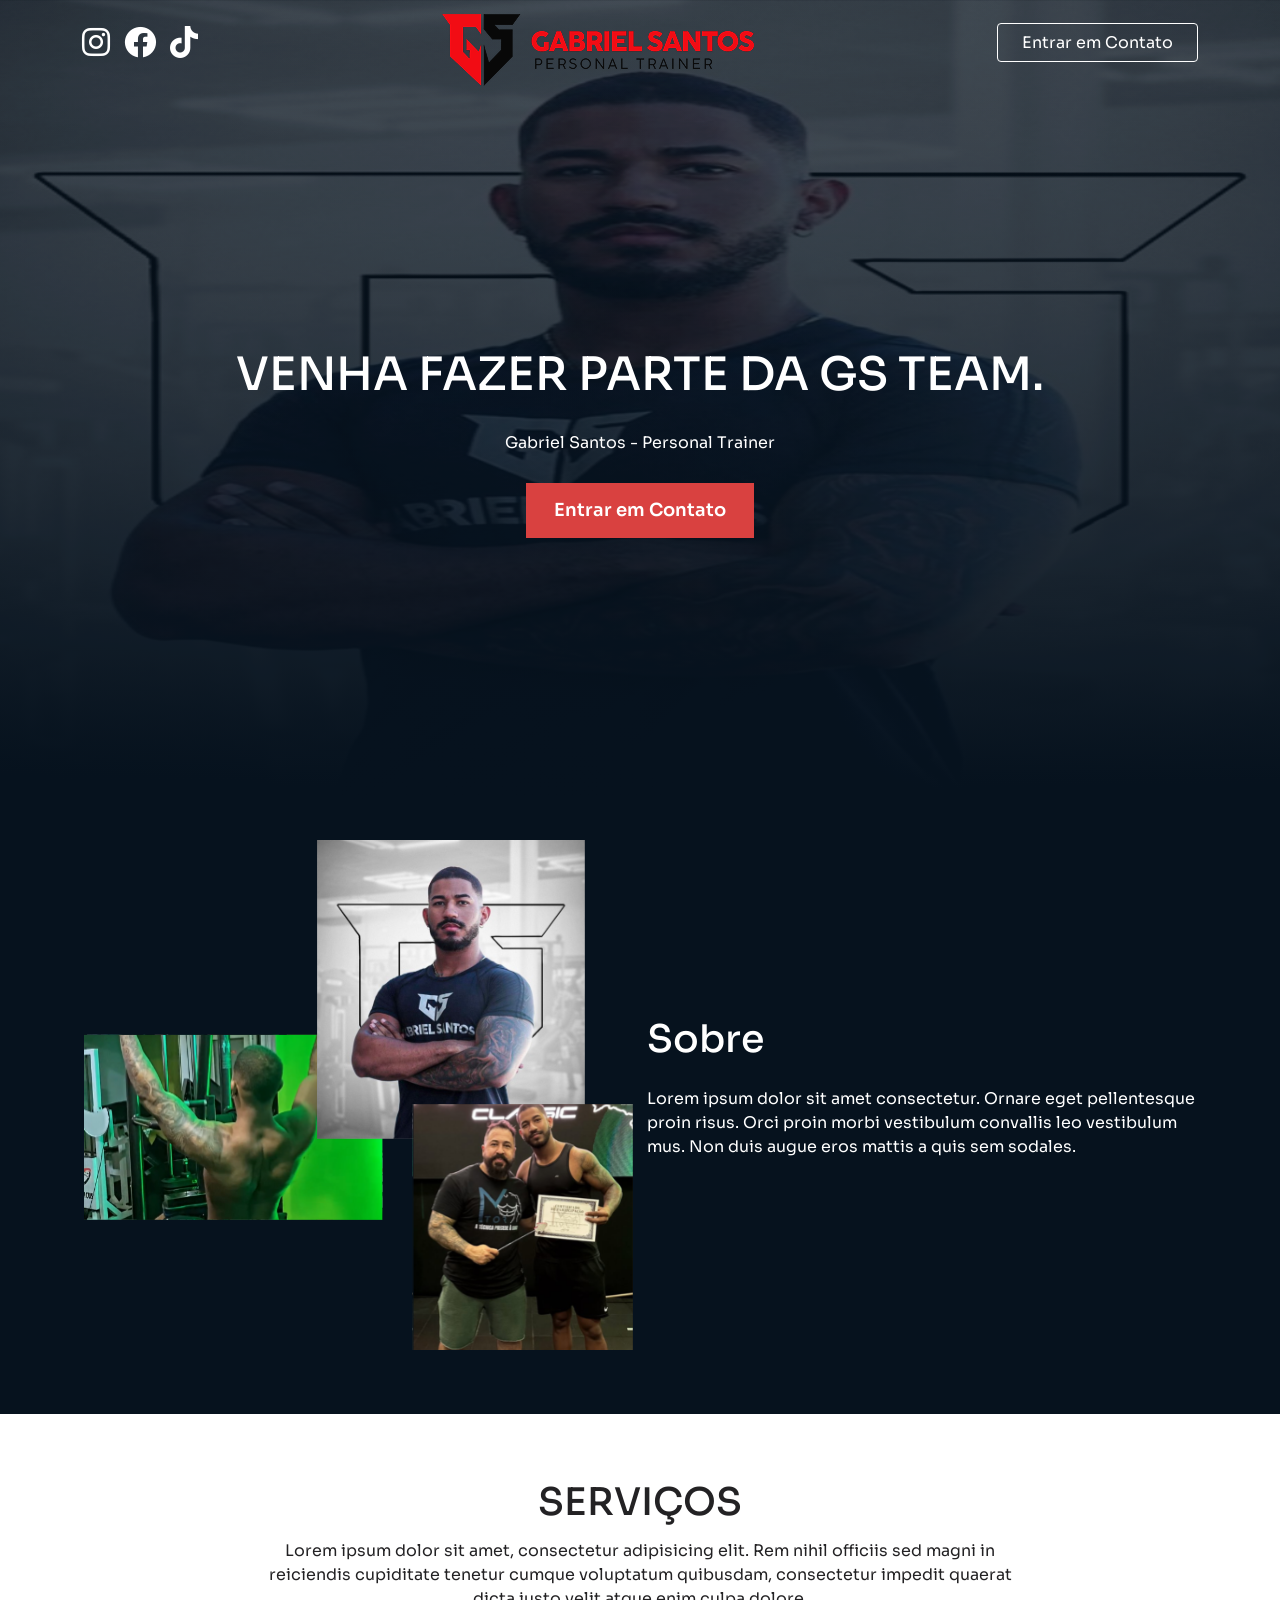
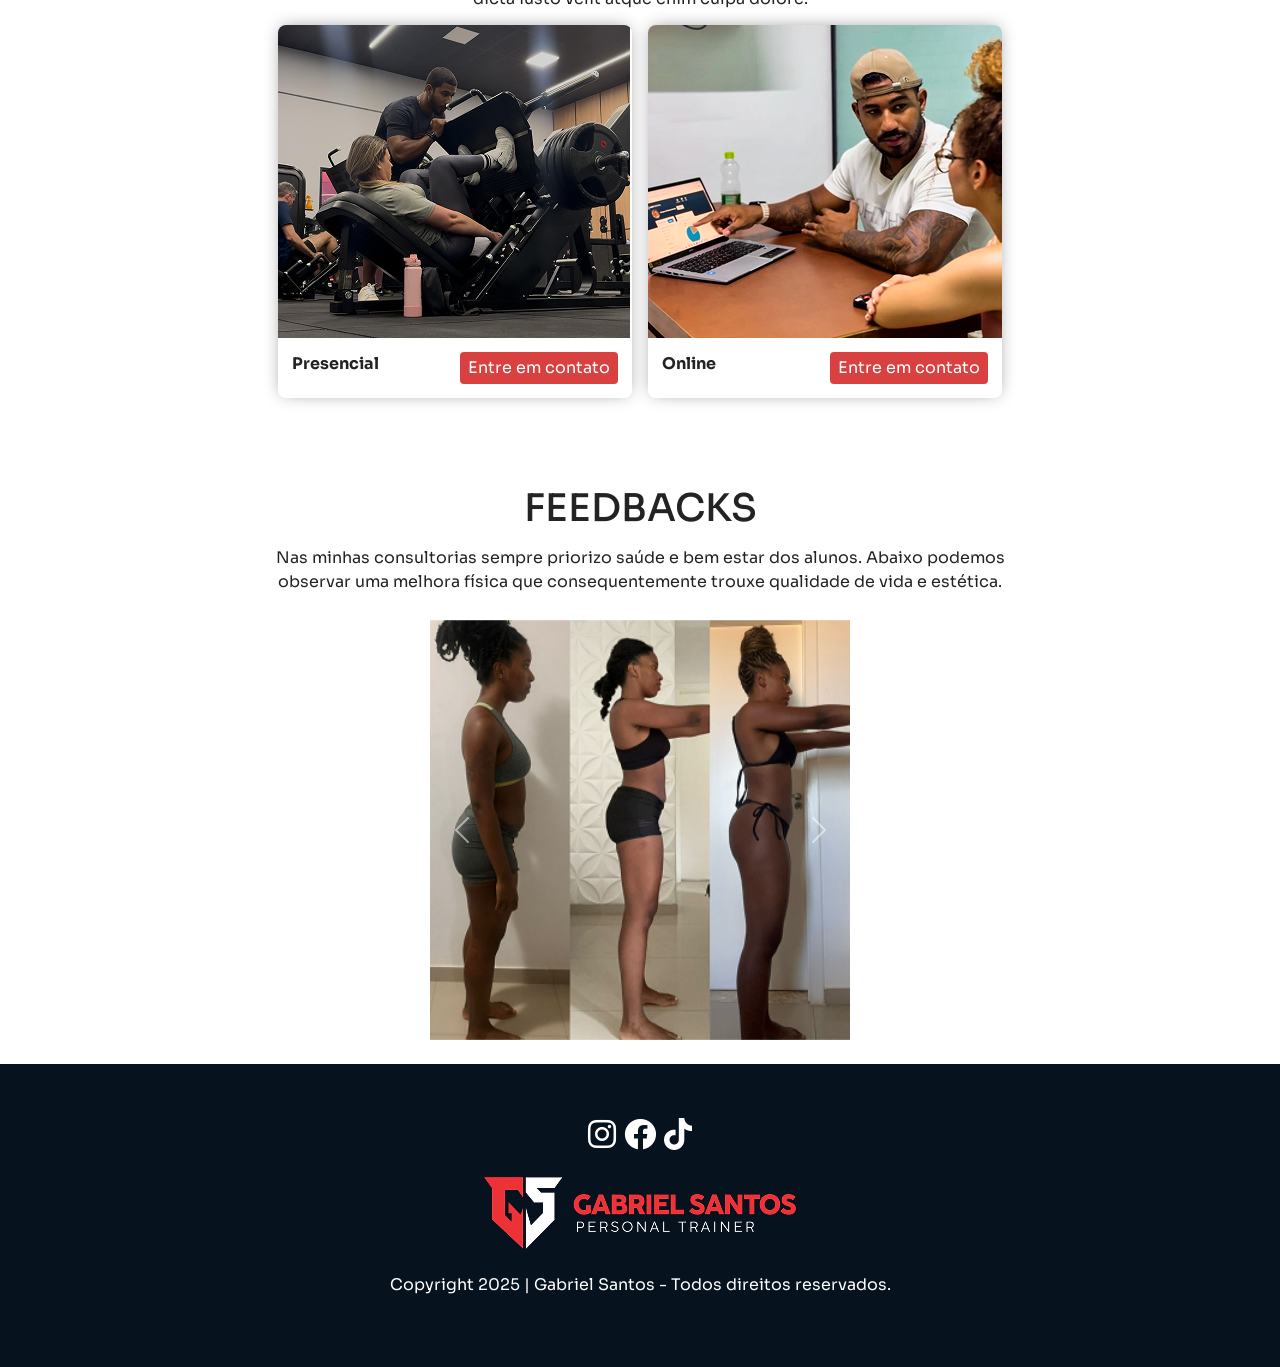
==== index.html @ 87aee2c7 "foto" ====
<!DOCTYPE html>
<html lang="en">

<head>
  <meta charset="UTF-8">
  <meta name="viewport" content="width=device-width, initial-scale=1.0">

  <link href="https://unpkg.com/aos@2.3.1/dist/aos.css" rel="stylesheet" />
  <link rel="preconnect" href="https://fonts.googleapis.com" />
  <link rel="preconnect" href="https://fonts.gstatic.com" crossorigin />
  <link href="https://fonts.googleapis.com/css2?family=Sora:wght@300;400;500;600&display=swap" rel="stylesheet" />

  <link rel="stylesheet" href="https://cdnjs.cloudflare.com/ajax/libs/font-awesome/6.0.0-beta3/css/all.min.css"
    integrity="sha512-Fo3rlrZj/k7ujTnHg4CGR2D7kSs0v4LLanw2qksYuRlEzO+tcaEPQogQ0KaoGN26/zrn20ImR1DfuLWnOo7aBA=="
    crossorigin="anonymous" referrerpolicy="no-referrer" />
  <link href="https://cdn.jsdelivr.net/npm/bootstrap@5.3.8/dist/css/bootstrap.min.css" rel="stylesheet"
    integrity="sha384-sRIl4kxILFvY47J16cr9ZwB07vP4J8+LH7qKQnuqkuIAvNWLzeN8tE5YBujZqJLB" crossorigin="anonymous">

  <link rel="stylesheet" href="style.css" />
  <script src="https://unpkg.com/aos@2.3.1/dist/aos.js"></script>


  <title>Gabriel Santos - Personal Trainer</title>
</head>

<body>
  <!-- HEADER -->
  <div class="bg-home">
    <header>
      <nav class="header-content container">
        <div class="header-icons" data-aos="fade-down">
          <a href="https://www.instagram.com/aandredantas/" target="_blank">
            <i class="fa-brands fa-instagram fa-2x redes-cima"></i>
          </a>
          <a href="#">
            <i class="fa-brands fa-facebook fa-2x redes-cima"></i>
          </a>
          <a href="#">
            <i class="fa-brands fa-tiktok fa-2x redes-cima"></i>
          </a>
        </div>

        <div class="header-logo" data-aos="fade-up" data-aos-delay="300">
          <img data-aos="flip-up" data-aos-delay="300" data-aos-duration="1500"
            src="assets/GABRIEL SANTOS PRINC. HORIZONTAL.png" alt="Logo" />
        </div>

        <div data-aos="fade-down">
          <a class="header-button" href="#">
            Entrar em Contato
          </a>
        </div>

      </nav>

      <main class="hero container" data-aos="fade-up" data-aos-delay="400">
        <h1>VENHA FAZER PARTE DA GS TEAM.</h1>
        <p>Gabriel Santos - Personal Trainer</p>
        <a href="https://api.whatsapp.com/send?phone=5511000000000&text=Quero%20fazer%20um%20agendamento%20hoje!"
          class="button-contact" target="_blank">
          Entrar em Contato
        </a>
      </main>

    </header>

  </div>

  <!-- ABOUT -->
  <section class="about">
    <div class="container about-content">
      <div data-aos="zoom-in" data-aos-delay="100">
        <img src="assets/trio de imgs frente.svg" alt="Imagem sobre a barbearia" />
      </div>

      <div class="about-description" data-aos="zoom-out-left" data-aos-delay="250">
        <h2>Sobre</h2>
        <p>Lorem ipsum dolor sit amet consectetur. Ornare eget pellentesque proin risus. Orci proin morbi vestibulum
          convallis leo vestibulum mus. Non duis augue eros mattis a quis sem sodales.</p>
      </div>

    </div>
  </section>

  <!-- SERVICES -->

  <section class="services">

    <div class="services-content container d-flex flex-column align-items-center">
      <h2>Serviços</h2>
      <p>Lorem ipsum dolor sit amet, consectetur adipisicing elit. Rem nihil officiis sed magni in reiciendis cupiditate
        tenetur cumque voluptatum quibusdam, consectetur impedit quaerat dicta iusto velit atque enim culpa dolore.</p>
    </div>

    <section class="haircuts">

      <div class="haircut" data-aos="fade-up" data-aos-delay="150">
        <img src="assets/aluno.png" alt="Atendimento Presencial" />
        <div class="haircut-info">
          <strong>Presencial</strong>
          <button>
            Entre em contato
          </button>
        </div>
      </div>

      <div class="haircut" data-aos="fade-up" data-aos-delay="250">
        <img src="assets/atendimento-online.png" alt="Atendimento Online" />
        <div class="haircut-info">
          <strong>Online</strong>
          <button>
            Entre em contato
          </button>
        </div>
      </div>

    </section>
    
          <div class="services-content container d-flex flex-column align-items-center">
            <h2>Feedbacks</h2>
            <p>
              Nas minhas consultorias sempre priorizo saúde e bem estar dos alunos. Abaixo podemos observar uma melhora física que consequentemente
              trouxe qualidade de vida e estética.
            </p>
          </div>

    <section class="services">
      <div id="carouselExample" class="carousel slide">
        <div class="carousel-inner">
          <div class="carousel-item active">
            <img src="assets/feedback1.png" class="d-block w-100" alt="...">
          </div>
          <div class="carousel-item">
            <img src="assets/feedback2.png" class="d-block w-100" alt="...">
          </div>
          <div class="carousel-item">
            <img src="assets/feedback3.png" class="d-block w-100" alt="...">
          </div>
          <div class="carousel-item">
            <img src="assets/feedback4.png" class="d-block w-100" alt="...">
          </div>
          <div class="carousel-item">
            <img src="assets/feedback5.png" class="d-block w-100" alt="...">
          </div>
          <div class="carousel-item">
            <img src="assets/feedback6.png" class="d-block w-100" alt="...">
          </div>
          <div class="carousel-item">
            <img src="assets/feedback7.png" class="d-block w-100" alt="...">
          </div>
          <div class="carousel-item">
            <img src="assets/feedback8.png" class="d-block w-100" alt="...">
          </div>
          <div class="carousel-item">
            <img src="assets/feedback9.png" class="d-block w-100" alt="...">
          </div>
          <div class="carousel-item">
            <img src="assets/feedback10.png" class="d-block w-100" alt="...">
          </div>
          <div class="carousel-item">
            <img src="assets/feedback11.png" class="d-block w-100" alt="...">
          </div>
        </div>
        <button class="carousel-control-prev" type="button" data-bs-target="#carouselExample" data-bs-slide="prev">
          <span class="carousel-control-prev-icon" aria-hidden="true"></span>
          <span class="visually-hidden">Previous</span>
        </button>
        <button class="carousel-control-next" type="button" data-bs-target="#carouselExample" data-bs-slide="next">
          <span class="carousel-control-next-icon" aria-hidden="true"></span>
          <span class="visually-hidden">Next</span>
        </button>
      </div>

    </section>

  </section>

  <!-- FOOTER -->



  <footer class="footer">
    <div class="footer-icons">
      <a href="#">
        <i class="fa-brands fa-instagram fa-2x redes-baixo"></i>
      </a>
      <a href="#">
        <i class="fa-brands fa-facebook fa-2x redes-baixo"></i>
      </a>
      <a href="#">
        <i class="fa-brands fa-tiktok fa-2x redes-baixo"></i>
      </a>
    </div>

    <div>
      <img src="assets/GS VERM. BRANCO HOR..png" alt="Logo barbearia" />
    </div>

    <p>Copyright 2025 | Gabriel Santos - Todos direitos reservados.</p>
  </footer>

  <!-- Button Whatsapp -->

  <a href="https://api.whatsapp.com/send?phone=5583981338179&text=Quero%20fazer%20um%20agendamento%20hoje!"
    class="btn-whatsapp" target="_blank" data-aos="zoom-in-up" data-aos-delay="400">
    <img src="assets/whatssapp.svg" alt="Botao whatsapp" />
    <span class="tooltip-text">Agende seu horário</span>
  </a>
  <script src="https://cdn.jsdelivr.net/npm/@popperjs/core@2.11.8/dist/umd/popper.min.js"
    integrity="sha384-I7E8VVD/ismYTF4hNIPjVp/Zjvgyol6VFvRkX/vR+Vc4jQkC+hVqc2pM8ODewa9r"
    crossorigin="anonymous"></script>
  <script src="https://cdn.jsdelivr.net/npm/bootstrap@5.3.8/dist/js/bootstrap.min.js"
    integrity="sha384-G/EV+4j2dNv+tEPo3++6LCgdCROaejBqfUeNjuKAiuXbjrxilcCdDz6ZAVfHWe1Y"
    crossorigin="anonymous"></script>

  <script src="script.js"></script>
</body>

</html>
---- style.css ----
@charset "UTF-8";
* {
  margin: 0;
  padding: 0;
  box-sizing: border-box;
  outline: 0;
}

header {
  width: 100%;
}

.header-content {
  display: flex;
  align-items: center;
  justify-content: space-between;
}

i {
  color: #FFF;
}

.header-icons {
  display: flex;
  gap: 14px;
}

.header-icons a:hover i {
  animation: translateY 0.8s infinite alternate;
  color: #d34040;
}

@keyframes translateY {
  from {
    transform: translateY(0) scale(1);
  }
  to {
    transform: translateY(-8px) scale(1.1);
  }
}
.header-button {
  border: 1px solid #FFF;
  padding: 8px 24px;
  border-radius: 4px;
  color: #FFF;
  background-color: transparent;
  transition: background-color 0.8s;
}

.header-button:hover {
  border: 1px solid #d34040;
  background-color: #d34040;
}

.header-logo {
  display: flex;
  align-items: center;
  justify-content: center;
  margin-top: 14px;
}

@media screen and (max-width: 768px) {
  .header-content {
    width: 100%;
    flex-direction: column;
    align-items: center;
    justify-content: center;
  }
  .header-content i {
    margin-top: 16px;
    font-size: 34px;
  }
  .header-logo img {
    width: 160px;
    margin-top: 46px;
  }
  .header-button {
    display: none;
  }
}
.containers {
  max-width: 1440px;
  margin: 0 auto;
  padding: 0 8px;
}

.bg-home {
  position: relative;
}

.bg-home::before {
  content: "";
  display: block;
  position: absolute;
  background-image: linear-gradient(to bottom, rgba(6, 18, 30, 0.1), #06121e), url("../assets/bg-gabriel.svg");
  left: 0;
  top: 0;
  width: 100%;
  height: 100%;
  z-index: -1;
  background-size: cover;
  background-repeat: no-repeat;
  background-position: 50% 0;
  opacity: 0.9;
}

.hero {
  color: #FFF;
  min-height: 80vh;
  display: flex;
  flex-direction: column;
  align-items: center;
  justify-content: center;
  padding: 14px;
}
.hero h1 {
  text-align: center;
  line-height: 150%;
  max-width: 940px;
  font-size: 46px;
}
.hero p {
  text-align: center;
  margin: 14px 0;
}

.button-contact {
  padding: 14px 28px;
  color: #FFF;
  background-color: #d94140;
  border: 0;
  font-size: 18px;
  font-weight: 600;
  margin: 14px 0;
}

.button-contact:hover {
  animation: scaleButton 0.8s alternate infinite;
}

@keyframes scaleButton {
  from {
    transform: scale(1);
  }
  to {
    transform: scale(1.07);
  }
}
@media screen and (max-width: 768px) {
  .hero {
    min-height: 60vh;
  }
  .hero h1 {
    font-size: 34px;
    padding: 0 14px;
    width: 100%;
  }
  .hero p {
    font-size: 14px;
  }
}
@media screen and (max-width: 480px) {
  .hero h1 {
    font-size: 24px;
  }
}
.about {
  background-color: #06121e;
  overflow: hidden;
  color: #FFF;
}

.about-content {
  display: flex;
  align-items: center;
  justify-content: center;
  gap: 14px;
  padding: 34px 14px 64px 14px;
}
.about-content img {
  max-width: 570px;
}

.about-content div {
  flex: 1;
}

.about-description h2 {
  font-size: 38px;
  margin-bottom: 24px;
}
.about-description p {
  margin-bottom: 14px;
  line-height: 150%;
}

@media screen and (max-width: 768px) {
  .about-content {
    flex-direction: column;
  }
}
.services {
  background-color: #FFF;
  color: #232224;
  display: flex;
  flex-direction: column;
  align-items: center;
  justify-content: center;
  padding: 12px 14px;
}

.services-content h2 {
  text-transform: uppercase;
  text-align: center;
  font-size: 38px;
  margin-bottom: 14px;
  padding-top: 54px;
}

.services-content p {
  line-height: 150%;
  margin-bottom: 14px;
  text-align: center;
  max-width: 780px;
}

.haircuts {
  display: flex;
  justify-content: center;
  align-items: center;
  gap: 16px;
  padding: 0 44px 34px 44px;
}

.haircut {
  flex: 1;
  display: flex;
  flex-direction: column;
  background-color: #FFF;
  border-radius: 8px;
  box-shadow: 0px -1px 17px -4px rgba(0, 0, 0, 0.45);
  overflow: hidden;
}
.haircut img {
  width: 100%;
  max-width: 354px;
  transition: transform 0.2s;
}

.haircut img:hover {
  transform: scale(1.2);
  z-index: 1;
}

.haircut-info {
  width: 100%;
  display: flex;
  justify-content: space-between;
  padding: 14px;
  background-color: #FFF;
  z-index: 99;
}

.haircut-info button {
  color: #FFF;
  background-color: #d94140;
  padding: 4px 8px;
  border-radius: 4px;
  border: 0;
  cursor: default;
}

@media screen and (max-width: 768px) {
  .haircuts {
    flex-direction: column;
  }
  .haircut img {
    max-width: 740px;
  }
}
.footer {
  display: flex;
  flex-direction: column;
  align-items: center;
  justify-content: center;
  padding: 54px 0;
  gap: 24px;
  color: #FFF;
}

.footer-icons {
  display: flex;
  gap: 8px;
  color: #FFF;
}

.btn-whatsapp {
  position: fixed;
  bottom: 14px;
  right: 24px;
  z-index: 99;
}
.btn-whatsapp img {
  max-width: 74px;
  transition: transform 0.4s;
}
.btn-whatsapp img:hover {
  transform: scale(1.1);
}

.btn-whatsapp .tooltip-text {
  visibility: hidden;
  position: absolute;
  width: 120px;
  top: 8px;
  left: -144px;
  padding: 6px;
  border-radius: 8px;
  text-align: center;
  background-color: #232224;
  color: #FFF;
  opacity: 0;
  transition: opacity 0.4s;
}

.btn-whatsapp:hover .tooltip-text {
  visibility: visible;
  opacity: 1;
}

@media screen and (max-width: 768px) {
  .btn-whatsapp img {
    max-width: 64px;
  }
}
.slider {
  width: 100%;
  max-width: 980px;
  height: 500px;
  margin: 40px auto;
  position: relative;
  overflow: hidden;
  border-radius: 12px;
  box-shadow: 0 6px 18px rgba(0, 0, 0, 0.18);
  background: transparent;
}
.slider input[type=radio] {
  display: none;
}
.slider .slides {
  display: flex;
  width: calc(100% * 11);
  height: 100%;
  transition: transform 0.8s ease-in-out;
  will-change: transform;
}
.slider .slide {
  width: calc(100% / 11);
  flex-shrink: 0;
  display: block;
}
.slider .slide img {
  display: block;
  width: 100%;
  height: 100%;
  -o-object-fit: cover;
     object-fit: cover;
}
.slider .manual-navigation {
  position: absolute;
  bottom: 14px;
  left: 0;
  right: 0;
  display: flex;
  justify-content: center;
  gap: 8px;
  z-index: 10;
}
.slider .manual-navigation .manual-btn {
  width: 12px;
  height: 12px;
  border-radius: 50%;
  border: 2px solid rgba(255, 255, 255, 0.85);
  background: rgba(255, 255, 255, 0.35);
  cursor: pointer;
  transition: transform 0.22s ease, background 0.22s ease;
}
.slider .navigation-auto {
  position: absolute;
  bottom: 46px;
  left: 0;
  right: 0;
  display: flex;
  justify-content: center;
  gap: 8px;
  z-index: 8;
}
.slider .navigation-auto div {
  width: 8px;
  height: 8px;
  border-radius: 50%;
  border: 1px solid rgba(255, 255, 255, 0.75);
  background: rgba(255, 255, 255, 0.25);
  transition: background 0.2s ease, transform 0.2s ease;
}

/* Gera as transformações corretas: cada passo move 1 slide.
   translateX(calc(- (index-1) * (100% / slider-count) ))) */
#radio1:checked ~ .slides {
  transform: translateX(calc(-0 * 100% / 11));
}

#radio1:checked ~ .manual-navigation .manual-btn:nth-child(1) {
  background: #090d11;
  transform: scale(1.15);
}

#radio1:checked ~ .navigation-auto div:nth-child(1) {
  background: #090d11;
  transform: scale(1.1);
}

#radio2:checked ~ .slides {
  transform: translateX(calc(-1 * 100% / 11));
}

#radio2:checked ~ .manual-navigation .manual-btn:nth-child(2) {
  background: #090d11;
  transform: scale(1.15);
}

#radio2:checked ~ .navigation-auto div:nth-child(2) {
  background: #090d11;
  transform: scale(1.1);
}

#radio3:checked ~ .slides {
  transform: translateX(calc(-2 * 100% / 11));
}

#radio3:checked ~ .manual-navigation .manual-btn:nth-child(3) {
  background: #090d11;
  transform: scale(1.15);
}

#radio3:checked ~ .navigation-auto div:nth-child(3) {
  background: #090d11;
  transform: scale(1.1);
}

#radio4:checked ~ .slides {
  transform: translateX(calc(-3 * 100% / 11));
}

#radio4:checked ~ .manual-navigation .manual-btn:nth-child(4) {
  background: #090d11;
  transform: scale(1.15);
}

#radio4:checked ~ .navigation-auto div:nth-child(4) {
  background: #090d11;
  transform: scale(1.1);
}

#radio5:checked ~ .slides {
  transform: translateX(calc(-4 * 100% / 11));
}

#radio5:checked ~ .manual-navigation .manual-btn:nth-child(5) {
  background: #090d11;
  transform: scale(1.15);
}

#radio5:checked ~ .navigation-auto div:nth-child(5) {
  background: #090d11;
  transform: scale(1.1);
}

#radio6:checked ~ .slides {
  transform: translateX(calc(-5 * 100% / 11));
}

#radio6:checked ~ .manual-navigation .manual-btn:nth-child(6) {
  background: #090d11;
  transform: scale(1.15);
}

#radio6:checked ~ .navigation-auto div:nth-child(6) {
  background: #090d11;
  transform: scale(1.1);
}

#radio7:checked ~ .slides {
  transform: translateX(calc(-6 * 100% / 11));
}

#radio7:checked ~ .manual-navigation .manual-btn:nth-child(7) {
  background: #090d11;
  transform: scale(1.15);
}

#radio7:checked ~ .navigation-auto div:nth-child(7) {
  background: #090d11;
  transform: scale(1.1);
}

#radio8:checked ~ .slides {
  transform: translateX(calc(-7 * 100% / 11));
}

#radio8:checked ~ .manual-navigation .manual-btn:nth-child(8) {
  background: #090d11;
  transform: scale(1.15);
}

#radio8:checked ~ .navigation-auto div:nth-child(8) {
  background: #090d11;
  transform: scale(1.1);
}

#radio9:checked ~ .slides {
  transform: translateX(calc(-8 * 100% / 11));
}

#radio9:checked ~ .manual-navigation .manual-btn:nth-child(9) {
  background: #090d11;
  transform: scale(1.15);
}

#radio9:checked ~ .navigation-auto div:nth-child(9) {
  background: #090d11;
  transform: scale(1.1);
}

#radio10:checked ~ .slides {
  transform: translateX(calc(-9 * 100% / 11));
}

#radio10:checked ~ .manual-navigation .manual-btn:nth-child(10) {
  background: #090d11;
  transform: scale(1.15);
}

#radio10:checked ~ .navigation-auto div:nth-child(10) {
  background: #090d11;
  transform: scale(1.1);
}

#radio11:checked ~ .slides {
  transform: translateX(calc(-10 * 100% / 11));
}

#radio11:checked ~ .manual-navigation .manual-btn:nth-child(11) {
  background: #090d11;
  transform: scale(1.15);
}

#radio11:checked ~ .navigation-auto div:nth-child(11) {
  background: #090d11;
  transform: scale(1.1);
}

/* Responsividade */
@media (max-width: 768px) {
  .slider {
    height: 320px;
  }
}
@media (max-width: 480px) {
  .slider {
    height: 220px;
  }
  .slider .manual-navigation {
    gap: 6px;
  }
  .slider .manual-navigation .manual-btn {
    width: 10px;
    height: 10px;
  }
  .slider .navigation-auto {
    bottom: 38px;
  }
}
body {
  font-family: "Sora", sans-serif;
  width: 100%;
  height: 100vh;
  position: relative;
  background-color: #06121e;
}

button {
  font-family: "Sora", sans-serif;
  cursor: pointer;
}

svg {
  width: 100%;
}

img {
  width: 100%;
}

a {
  cursor: pointer;
  text-decoration: none;
}

#carouselExample .carousel-item {
  height: 420px;
}

@media (max-width: 576px) {
  #carouselExample .carousel-item {
    height: 60vw;
  }
}
#carouselExample .carousel-item img {
  width: 100%;
  height: 100%;
  -o-object-fit: contain;
     object-fit: contain;
}/*# sourceMappingURL=style.css.map */
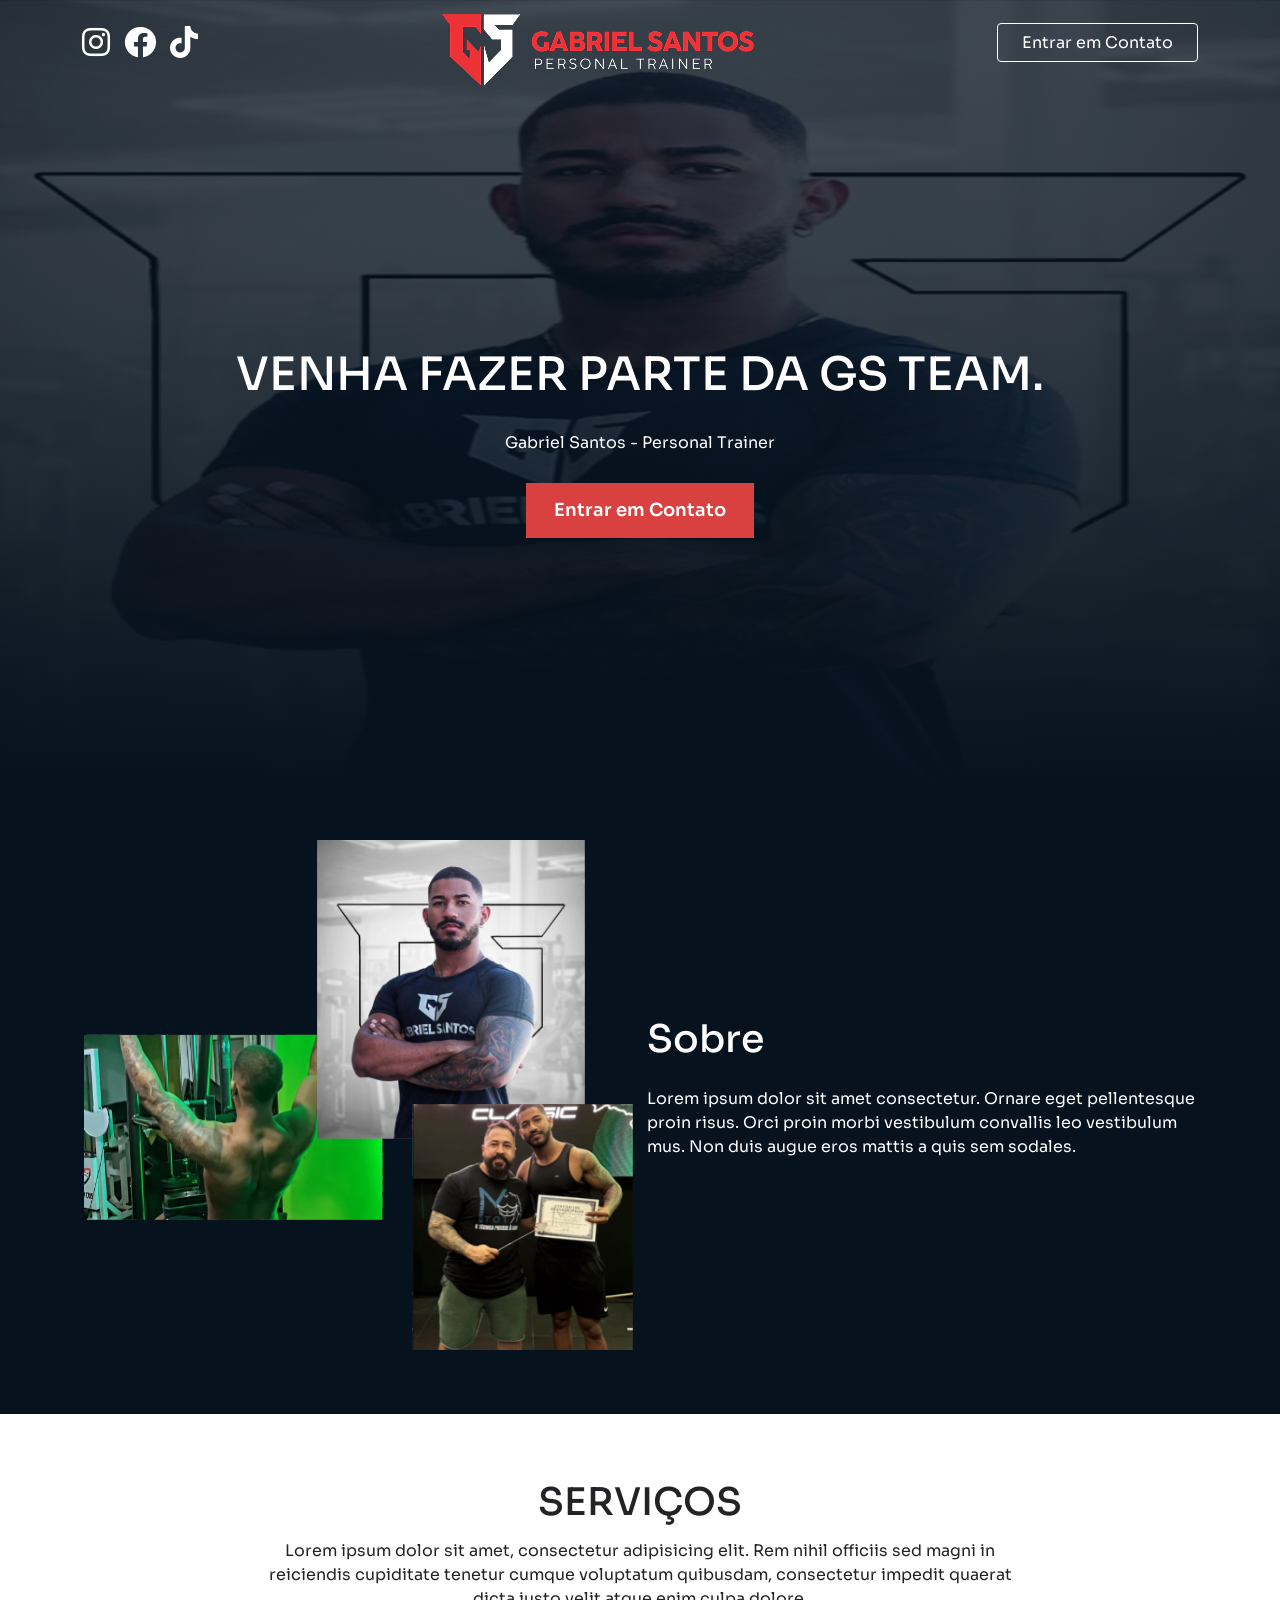
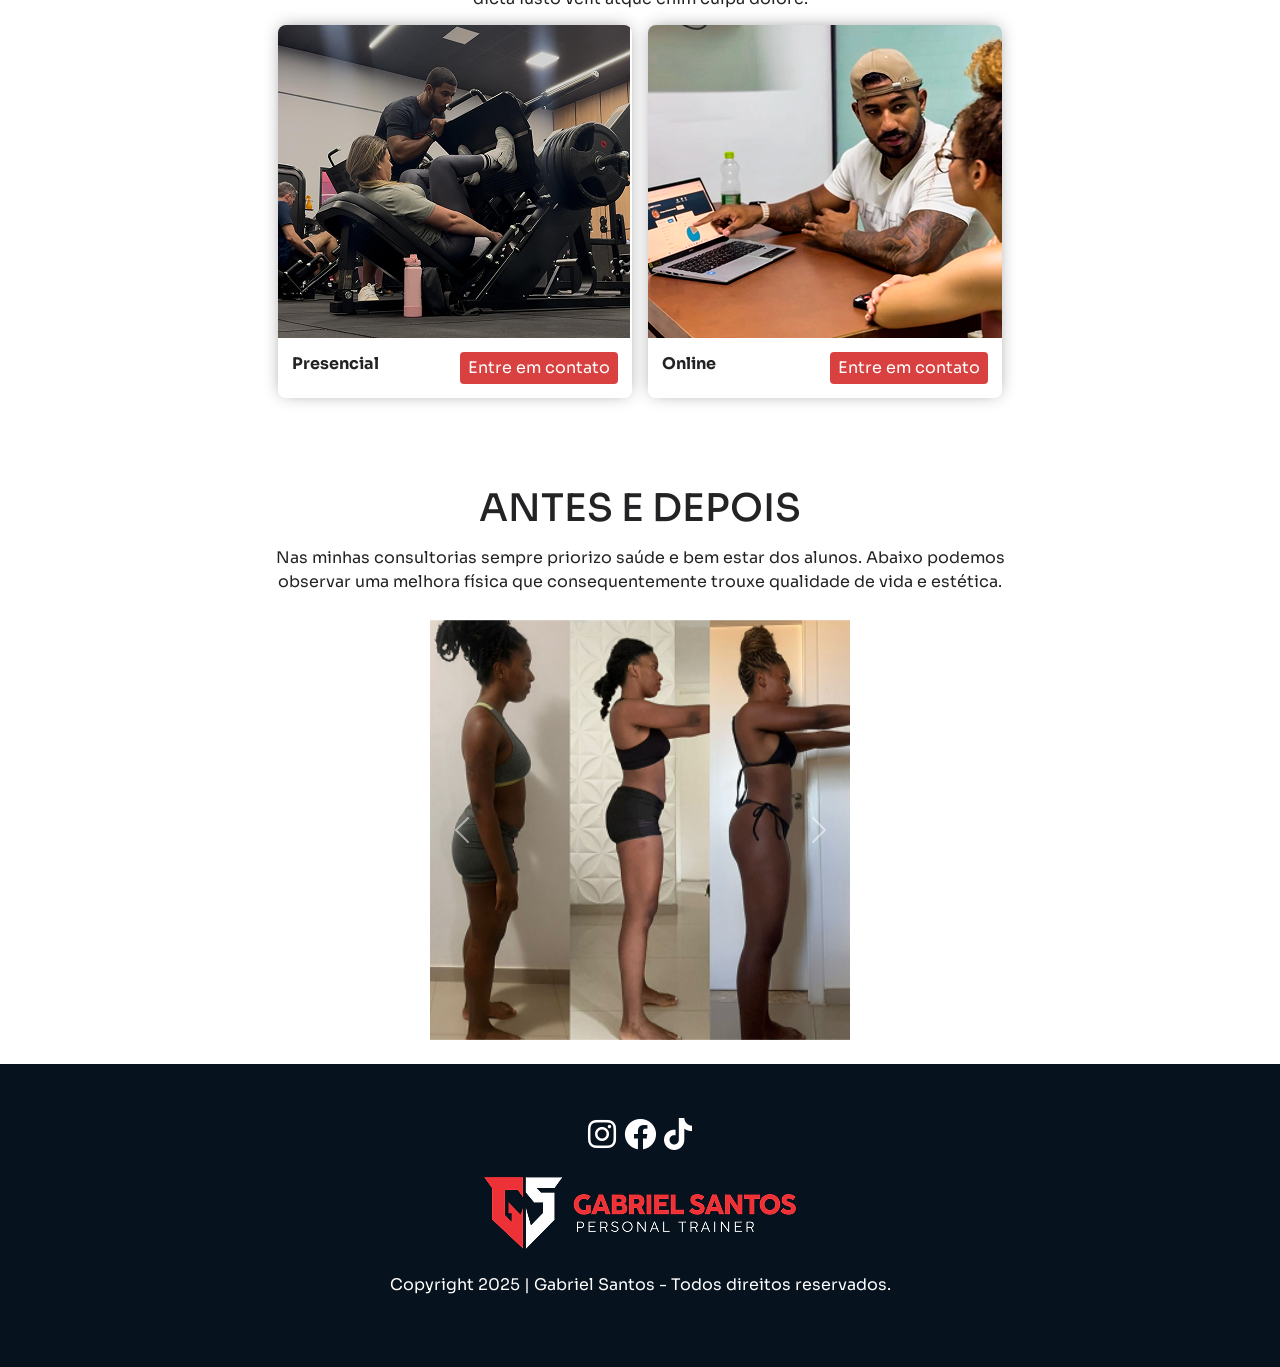
==== commit 46fd178a: "ajuste nos links e na logo" ====
--- a/index.html
+++ b/index.html
@@ -29,24 +29,24 @@
     <header>
       <nav class="header-content container">
         <div class="header-icons" data-aos="fade-down">
-          <a href="https://www.instagram.com/aandredantas/" target="_blank">
+          <a href="https://www.instagram.com/gabrielsantosef/" target="_blank">
             <i class="fa-brands fa-instagram fa-2x redes-cima"></i>
           </a>
           <a href="#">
             <i class="fa-brands fa-facebook fa-2x redes-cima"></i>
           </a>
-          <a href="#">
+          <a href="https://www.tiktok.com/@gabrielsantosef?_t=ZM-90OKkx83S12&_r=1" target="_blank">
             <i class="fa-brands fa-tiktok fa-2x redes-cima"></i>
           </a>
         </div>
 
         <div class="header-logo" data-aos="fade-up" data-aos-delay="300">
           <img data-aos="flip-up" data-aos-delay="300" data-aos-duration="1500"
-            src="assets/GABRIEL SANTOS PRINC. HORIZONTAL.png" alt="Logo" />
+            src="assets/GS VERM. BRANCO HOR..png" alt="Logo" />
         </div>
 
         <div data-aos="fade-down">
-          <a class="header-button" href="#">
+          <a target="_blank" class="header-button" href="https://api.whatsapp.com/send?phone=5583981338179&text=Quero%20fazer%20um%20agendamento%20hoje!">
             Entrar em Contato
           </a>
         </div>
@@ -56,7 +56,7 @@
       <main class="hero container" data-aos="fade-up" data-aos-delay="400">
         <h1>VENHA FAZER PARTE DA GS TEAM.</h1>
         <p>Gabriel Santos - Personal Trainer</p>
-        <a href="https://api.whatsapp.com/send?phone=5511000000000&text=Quero%20fazer%20um%20agendamento%20hoje!"
+        <a target="_blank" href="https://api.whatsapp.com/send?phone=5583981338179&text=Quero%20fazer%20um%20agendamento%20hoje!"
           class="button-contact" target="_blank">
           Entrar em Contato
         </a>
@@ -115,17 +115,17 @@
       </div>
 
     </section>
-    
-          <div class="services-content container d-flex flex-column align-items-center">
-            <h2>Feedbacks</h2>
-            <p>
-              Nas minhas consultorias sempre priorizo saúde e bem estar dos alunos. Abaixo podemos observar uma melhora física que consequentemente
-              trouxe qualidade de vida e estética.
-            </p>
-          </div>
-
+
+    <div class="services-content container d-flex flex-column align-items-center">
+      <h2>Antes e Depois</h2>
+      <p>
+        Nas minhas consultorias sempre priorizo saúde e bem estar dos alunos. Abaixo podemos observar uma melhora física
+        que consequentemente
+        trouxe qualidade de vida e estética.
+      </p>
+    </div>
     <section class="services">
-      <div id="carouselExample" class="carousel slide">
+      <div id="carouselExample" class="carousel slide" data-bs-ride="carousel" data-bs-interval="3000">
         <div class="carousel-inner">
           <div class="carousel-item active">
             <img src="assets/feedback1.png" class="d-block w-100" alt="...">
@@ -161,17 +161,18 @@
             <img src="assets/feedback11.png" class="d-block w-100" alt="...">
           </div>
         </div>
+
         <button class="carousel-control-prev" type="button" data-bs-target="#carouselExample" data-bs-slide="prev">
           <span class="carousel-control-prev-icon" aria-hidden="true"></span>
-          <span class="visually-hidden">Previous</span>
+          <span class="visually-hidden">Anterior</span>
         </button>
         <button class="carousel-control-next" type="button" data-bs-target="#carouselExample" data-bs-slide="next">
           <span class="carousel-control-next-icon" aria-hidden="true"></span>
-          <span class="visually-hidden">Next</span>
+          <span class="visually-hidden">Próximo</span>
         </button>
       </div>
-
     </section>
+
 
   </section>
 
@@ -181,13 +182,13 @@
 
   <footer class="footer">
     <div class="footer-icons">
-      <a href="#">
+      <a href="https://www.instagram.com/gabrielsantosef/" target="_blank">
         <i class="fa-brands fa-instagram fa-2x redes-baixo"></i>
       </a>
       <a href="#">
         <i class="fa-brands fa-facebook fa-2x redes-baixo"></i>
       </a>
-      <a href="#">
+      <a href="https://www.tiktok.com/@gabrielsantosef?_t=ZM-90OKkx83S12&_r=1" target="_blank">
         <i class="fa-brands fa-tiktok fa-2x redes-baixo"></i>
       </a>
     </div>
--- a/style.css
+++ b/style.css
@@ -92,7 +92,7 @@
   content: "";
   display: block;
   position: absolute;
-  background-image: linear-gradient(to bottom, rgba(6, 18, 30, 0.1), #06121e), url("../assets/bg-gabriel.svg");
+  background-image: linear-gradient(to bottom, rgba(6, 18, 30, 0.1), #06121e), url("./assets/bg-gabriel.svg");
   left: 0;
   top: 0;
   width: 100%;
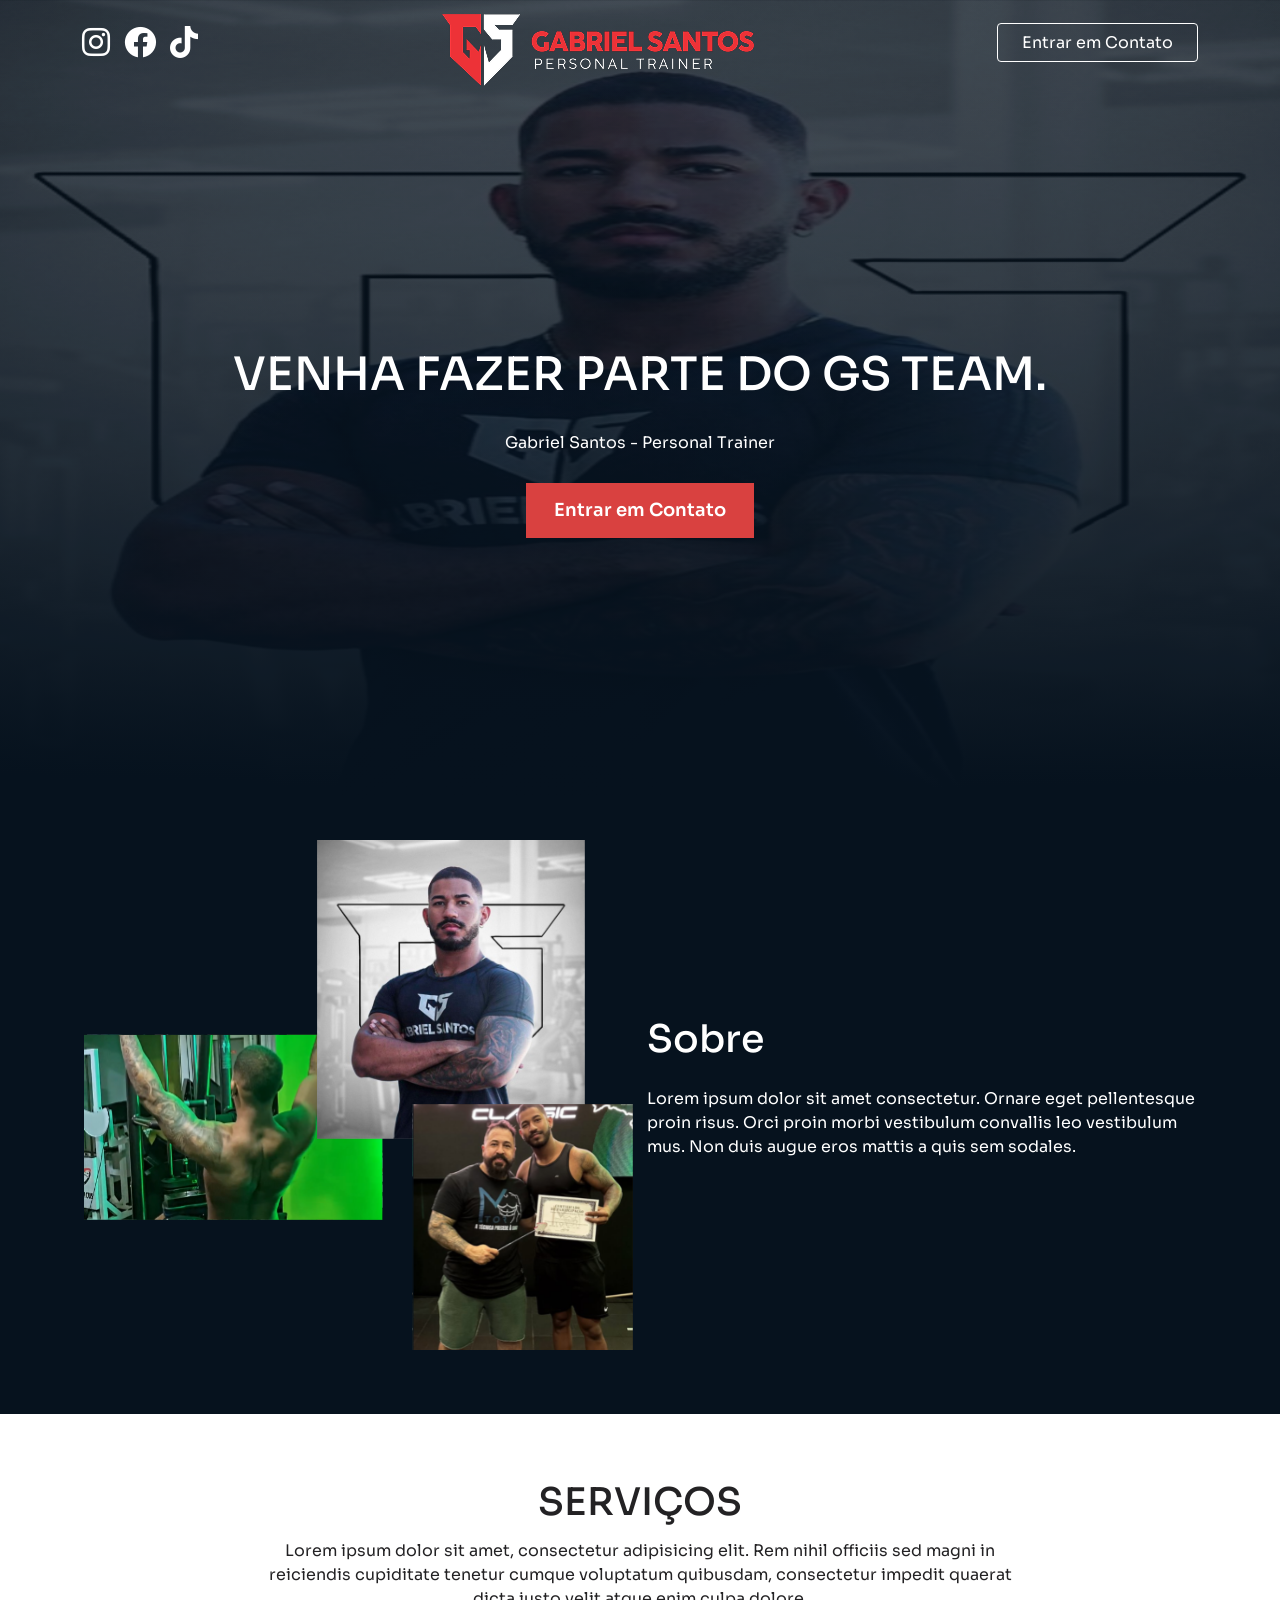
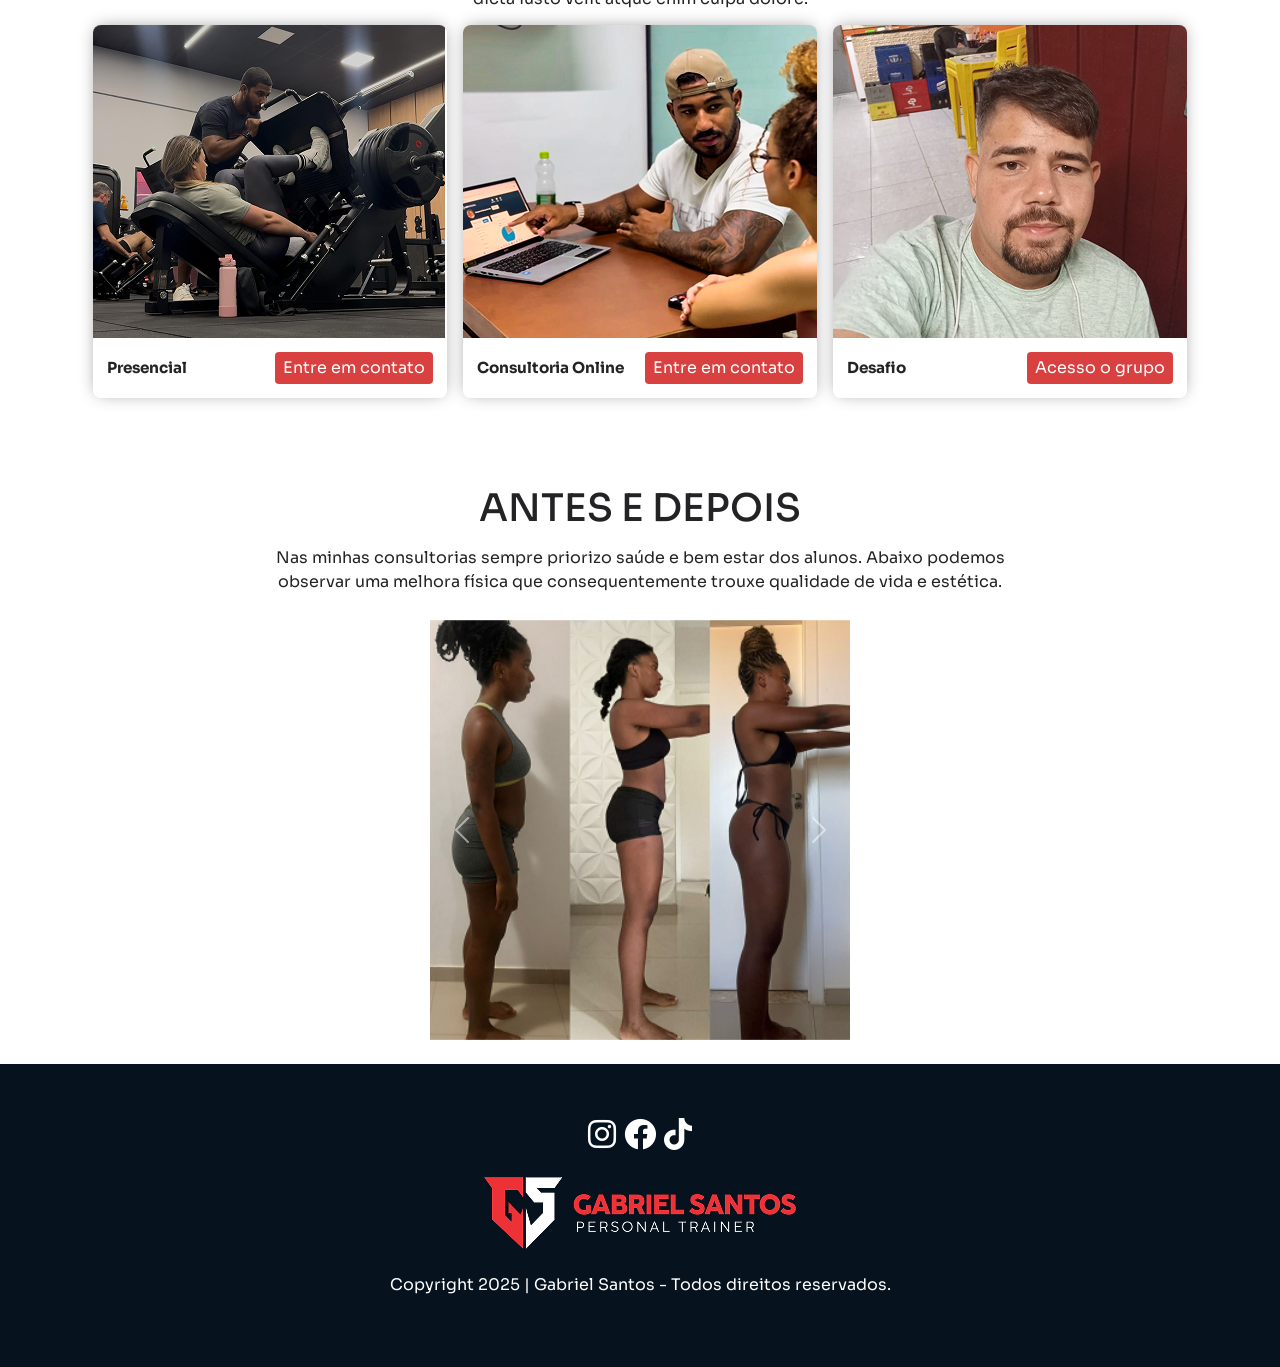
==== commit 710369df: "adição do desafio e ajuste nos buttons para o direcionamento" ====
--- a/index.html
+++ b/index.html
@@ -41,12 +41,13 @@
         </div>
 
         <div class="header-logo" data-aos="fade-up" data-aos-delay="300">
-          <img data-aos="flip-up" data-aos-delay="300" data-aos-duration="1500"
-            src="assets/GS VERM. BRANCO HOR..png" alt="Logo" />
+          <img data-aos="flip-up" data-aos-delay="300" data-aos-duration="1500" src="assets/GS VERM. BRANCO HOR..png"
+            alt="Logo" />
         </div>
 
         <div data-aos="fade-down">
-          <a target="_blank" class="header-button" href="https://api.whatsapp.com/send?phone=5583981338179&text=Quero%20fazer%20um%20agendamento%20hoje!">
+          <a target="_blank" class="header-button"
+            href="https://api.whatsapp.com/send?phone=5583981338179&text=Quero%20fazer%20um%20agendamento%20hoje!">
             Entrar em Contato
           </a>
         </div>
@@ -54,9 +55,10 @@
       </nav>
 
       <main class="hero container" data-aos="fade-up" data-aos-delay="400">
-        <h1>VENHA FAZER PARTE DA GS TEAM.</h1>
+        <h1>VENHA FAZER PARTE DO GS TEAM.</h1>
         <p>Gabriel Santos - Personal Trainer</p>
-        <a target="_blank" href="https://api.whatsapp.com/send?phone=5583981338179&text=Quero%20fazer%20um%20agendamento%20hoje!"
+        <a target="_blank"
+          href="https://api.whatsapp.com/send?phone=5583981338179&text=Quero%20fazer%20um%20agendamento%20hoje!"
           class="button-contact" target="_blank">
           Entrar em Contato
         </a>
@@ -97,9 +99,9 @@
       <div class="haircut" data-aos="fade-up" data-aos-delay="150">
         <img src="assets/aluno.png" alt="Atendimento Presencial" />
         <div class="haircut-info">
-          <strong>Presencial</strong>
+          <strong class="nome-servico">Presencial</strong>
           <button>
-            Entre em contato
+            <a href="https://api.whatsapp.com/send?phone=5583981338179&text=Quero%20fazer%20parte%20do%20GS%20GS%20TEAM!"  target="_blank"  class="botao-link">Entre em contato</a>
           </button>
         </div>
       </div>
@@ -107,9 +109,19 @@
       <div class="haircut" data-aos="fade-up" data-aos-delay="250">
         <img src="assets/atendimento-online.png" alt="Atendimento Online" />
         <div class="haircut-info">
-          <strong>Online</strong>
+          <strong class="nome-servico">Consultoria Online</strong>
           <button>
-            Entre em contato
+            <a href="https://api.whatsapp.com/send?phone=5583981338179&text=Quero%20fazer%20parte%20do%20GS%%20TEAM!" target="_blank" class="botao-link">Entre em contato</a>
+          </button>
+        </div>
+      </div>
+
+      <div class="haircut" data-aos="fade-up" data-aos-delay="250">
+        <img src="assets/gusta.png" alt="Atendimento Online" />
+        <div class="haircut-info">
+          <strong class="nome-servico">Desafio</strong>
+          <button>
+            <a href="https://api.whatsapp.com/send?phone=5583981338179&text=Quero%20fazer%20parte%20do%20GS%20do%20TEAM!" target="_blank" class="botao-link">Acesso o grupo</a>
           </button>
         </div>
       </div>
--- a/style.css
+++ b/style.css
@@ -247,6 +247,15 @@
   transition: transform 0.2s;
 }
 
+.botao-link {
+  text-decoration: none;
+  color: white;
+}
+
+.nome-servico {
+  font-size: 0.95rem;
+}
+
 .haircut img:hover {
   transform: scale(1.2);
   z-index: 1;
@@ -256,6 +265,8 @@
   width: 100%;
   display: flex;
   justify-content: space-between;
+  align-items: center; /* centraliza verticalmente */
+  gap: 4px; /* opcional: dá um espaçamento entre o texto e o botão */
   padding: 14px;
   background-color: #FFF;
   z-index: 99;
@@ -267,7 +278,7 @@
   padding: 4px 8px;
   border-radius: 4px;
   border: 0;
-  cursor: default;
+  cursor: pointer;
 }
 
 @media screen and (max-width: 768px) {
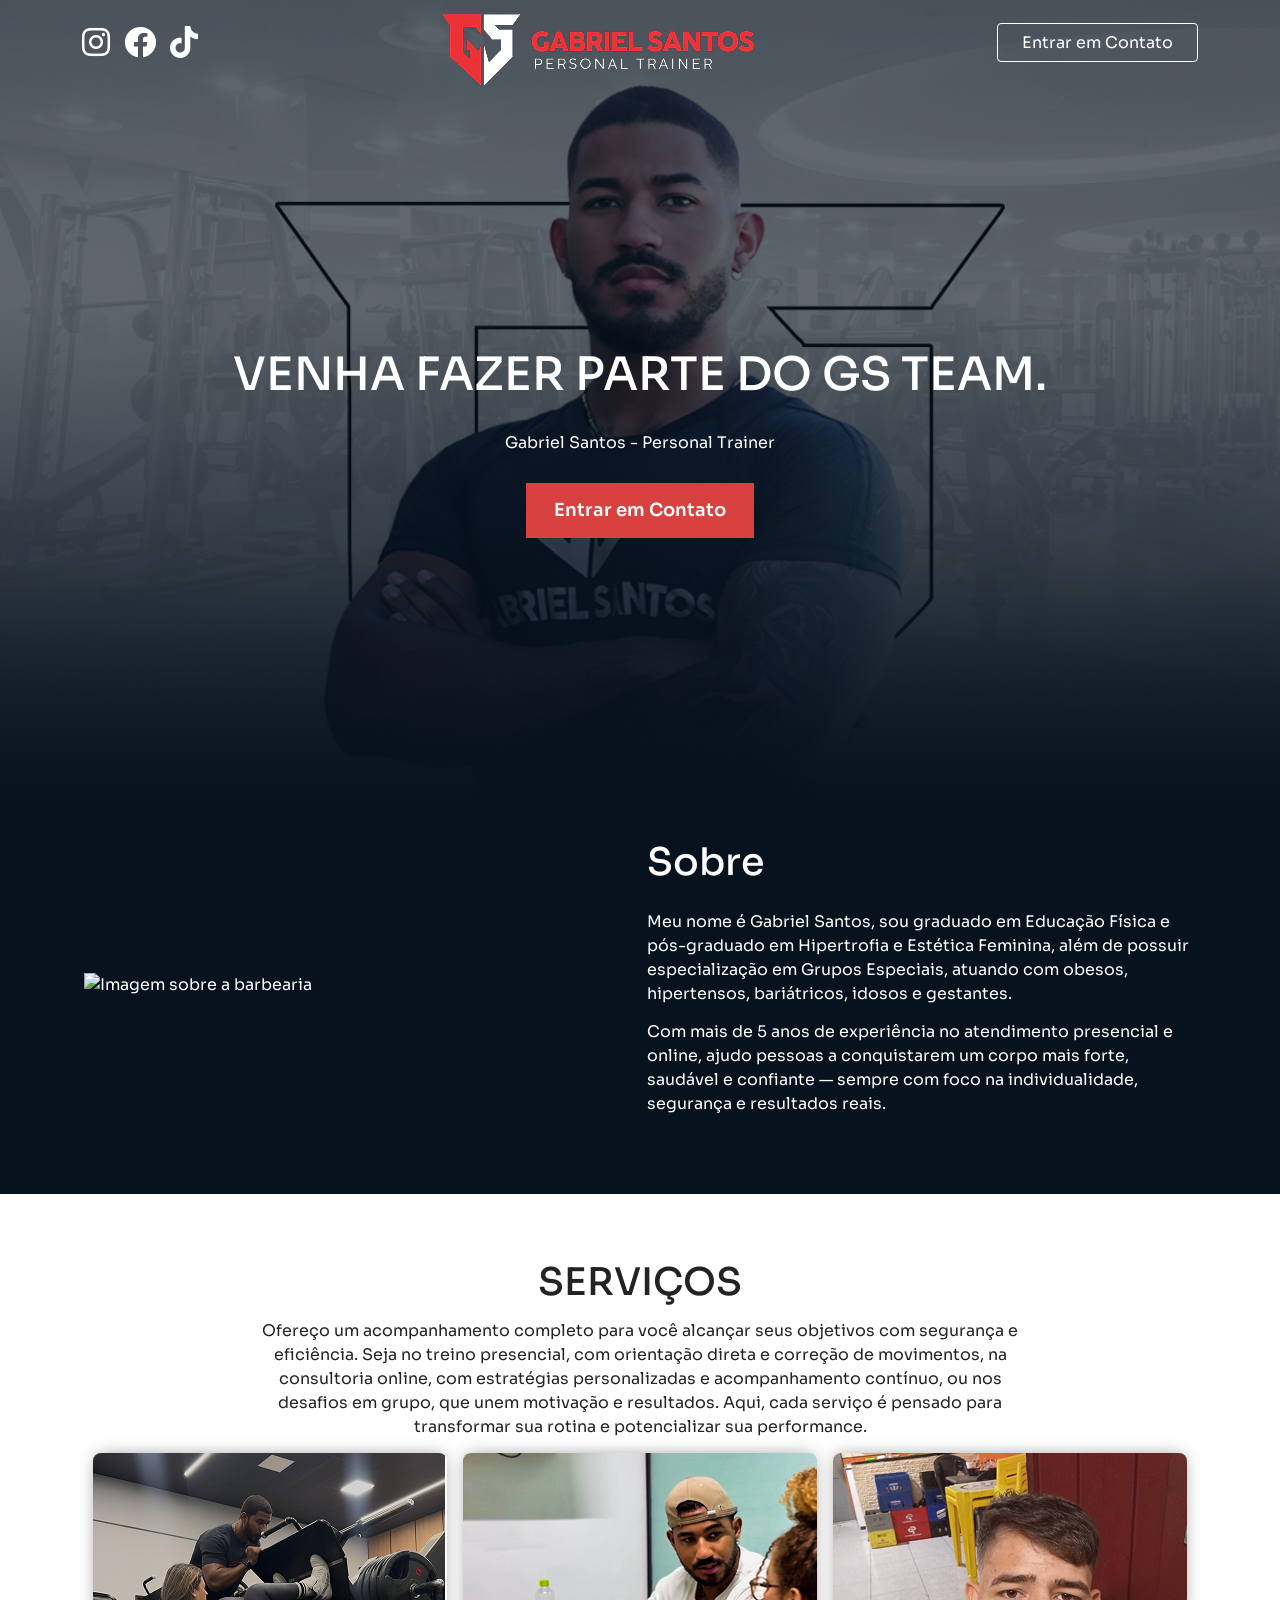
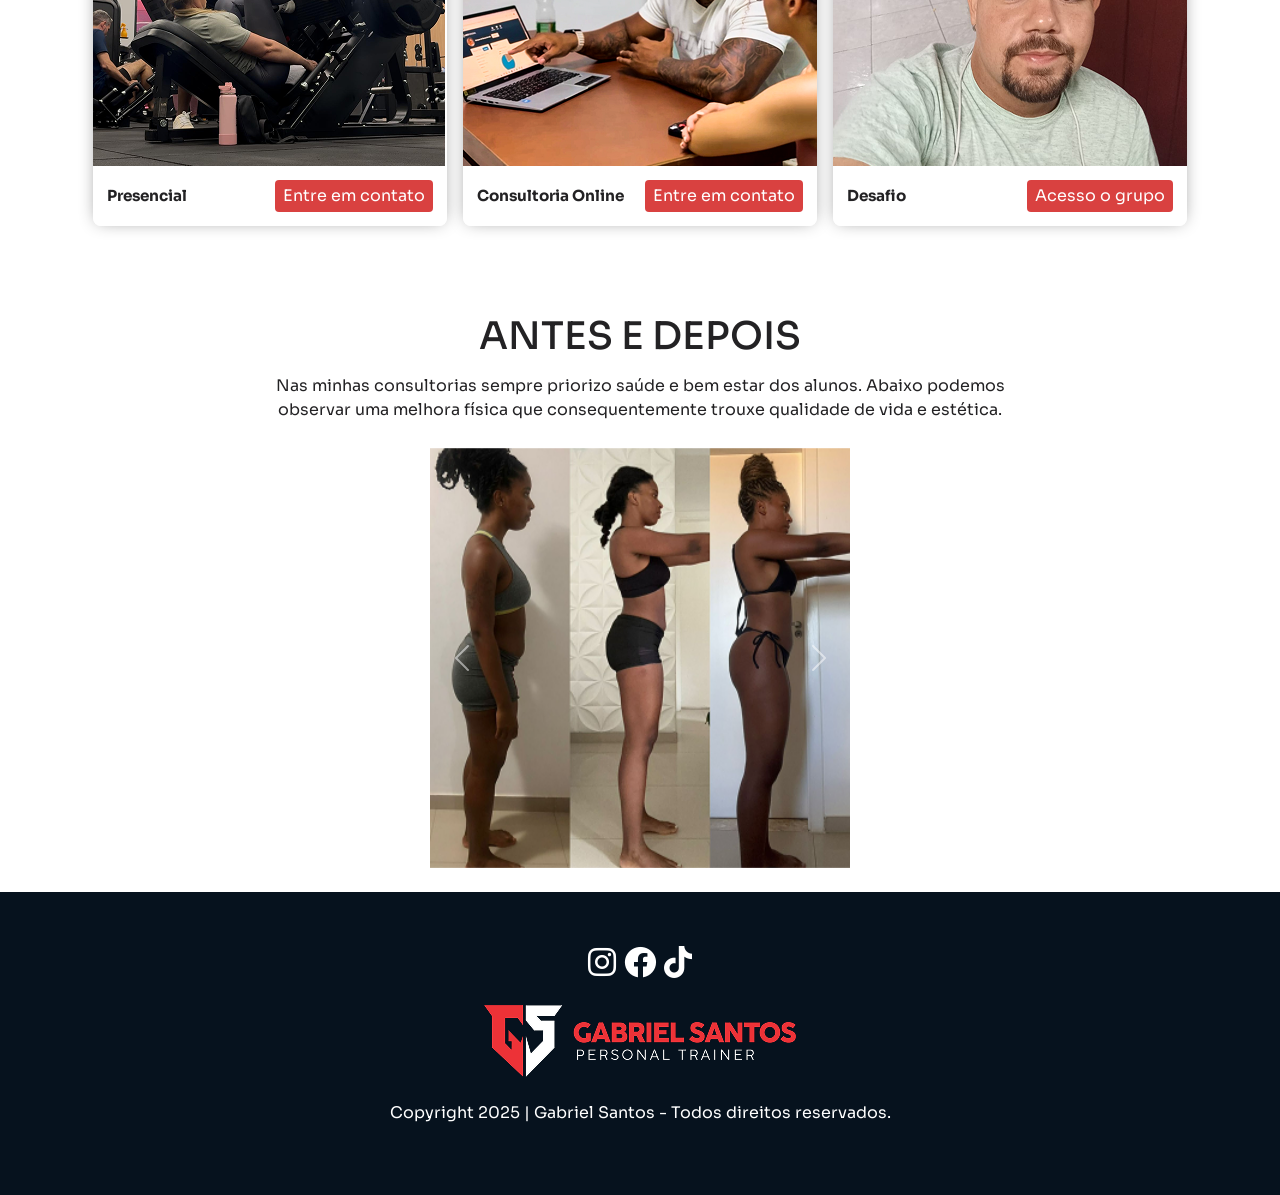
==== commit 7ea619ae: "feat: ajuste nos textos" ====
--- a/index.html
+++ b/index.html
@@ -72,16 +72,19 @@
   <section class="about">
     <div class="container about-content">
       <div data-aos="zoom-in" data-aos-delay="100">
-        <img src="assets/trio de imgs frente.svg" alt="Imagem sobre a barbearia" />
+        <img src="assets/trio de imgs.svg" alt="Imagem sobre a barbearia" />
       </div>
 
       <div class="about-description" data-aos="zoom-out-left" data-aos-delay="250">
         <h2>Sobre</h2>
-        <p>Lorem ipsum dolor sit amet consectetur. Ornare eget pellentesque proin risus. Orci proin morbi vestibulum
-          convallis leo vestibulum mus. Non duis augue eros mattis a quis sem sodales.</p>
-      </div>
-
-    </div>
+        <p>Meu nome é Gabriel Santos, sou graduado em Educação Física e pós-graduado em Hipertrofia e Estética Feminina,
+          além de possuir especialização em Grupos Especiais, atuando com obesos, hipertensos, bariátricos, idosos e
+          gestantes.</p>
+        <p>Com mais de 5 anos de experiência no atendimento presencial e online, ajudo pessoas a conquistarem um corpo
+          mais forte, saudável e confiante — sempre com foco na individualidade, segurança e resultados reais.</p>
+
+
+      </div>
   </section>
 
   <!-- SERVICES -->
@@ -90,8 +93,10 @@
 
     <div class="services-content container d-flex flex-column align-items-center">
       <h2>Serviços</h2>
-      <p>Lorem ipsum dolor sit amet, consectetur adipisicing elit. Rem nihil officiis sed magni in reiciendis cupiditate
-        tenetur cumque voluptatum quibusdam, consectetur impedit quaerat dicta iusto velit atque enim culpa dolore.</p>
+      <p>Ofereço um acompanhamento completo para você alcançar seus objetivos com segurança e eficiência.
+        Seja no treino presencial, com orientação direta e correção de movimentos, na consultoria online, com
+        estratégias personalizadas e acompanhamento contínuo, ou nos desafios em grupo, que unem motivação e resultados.
+        Aqui, cada serviço é pensado para transformar sua rotina e potencializar sua performance.</p>
     </div>
 
     <section class="haircuts">
@@ -101,7 +106,8 @@
         <div class="haircut-info">
           <strong class="nome-servico">Presencial</strong>
           <button>
-            <a href="https://api.whatsapp.com/send?phone=5583981338179&text=Quero%20fazer%20parte%20do%20GS%20GS%20TEAM!"  target="_blank"  class="botao-link">Entre em contato</a>
+            <a href="https://api.whatsapp.com/send?phone=5583981338179&text=Quero%20fazer%20parte%20do%20GS%20GS%20TEAM!"
+              target="_blank" class="botao-link">Entre em contato</a>
           </button>
         </div>
       </div>
@@ -111,7 +117,8 @@
         <div class="haircut-info">
           <strong class="nome-servico">Consultoria Online</strong>
           <button>
-            <a href="https://api.whatsapp.com/send?phone=5583981338179&text=Quero%20fazer%20parte%20do%20GS%%20TEAM!" target="_blank" class="botao-link">Entre em contato</a>
+            <a href="https://api.whatsapp.com/send?phone=5583981338179&text=Quero%20fazer%20parte%20do%20GS%%20TEAM!"
+              target="_blank" class="botao-link">Entre em contato</a>
           </button>
         </div>
       </div>
@@ -121,7 +128,8 @@
         <div class="haircut-info">
           <strong class="nome-servico">Desafio</strong>
           <button>
-            <a href="https://api.whatsapp.com/send?phone=5583981338179&text=Quero%20fazer%20parte%20do%20GS%20do%20TEAM!" target="_blank" class="botao-link">Acesso o grupo</a>
+            <a href="https://api.whatsapp.com/send?phone=5583981338179&text=Quero%20fazer%20parte%20do%20GS%20do%20TEAM!"
+              target="_blank" class="botao-link">Acesso o grupo</a>
           </button>
         </div>
       </div>
--- a/style.css
+++ b/style.css
@@ -92,7 +92,7 @@
   content: "";
   display: block;
   position: absolute;
-  background-image: linear-gradient(to bottom, rgba(6, 18, 30, 0.1), #06121e), url("./assets/bg-gabriel.svg");
+  background-image: linear-gradient(to bottom, rgba(6, 18, 30, 0.1), #06121e), url("./assets/bg-chines.png");
   left: 0;
   top: 0;
   width: 100%;
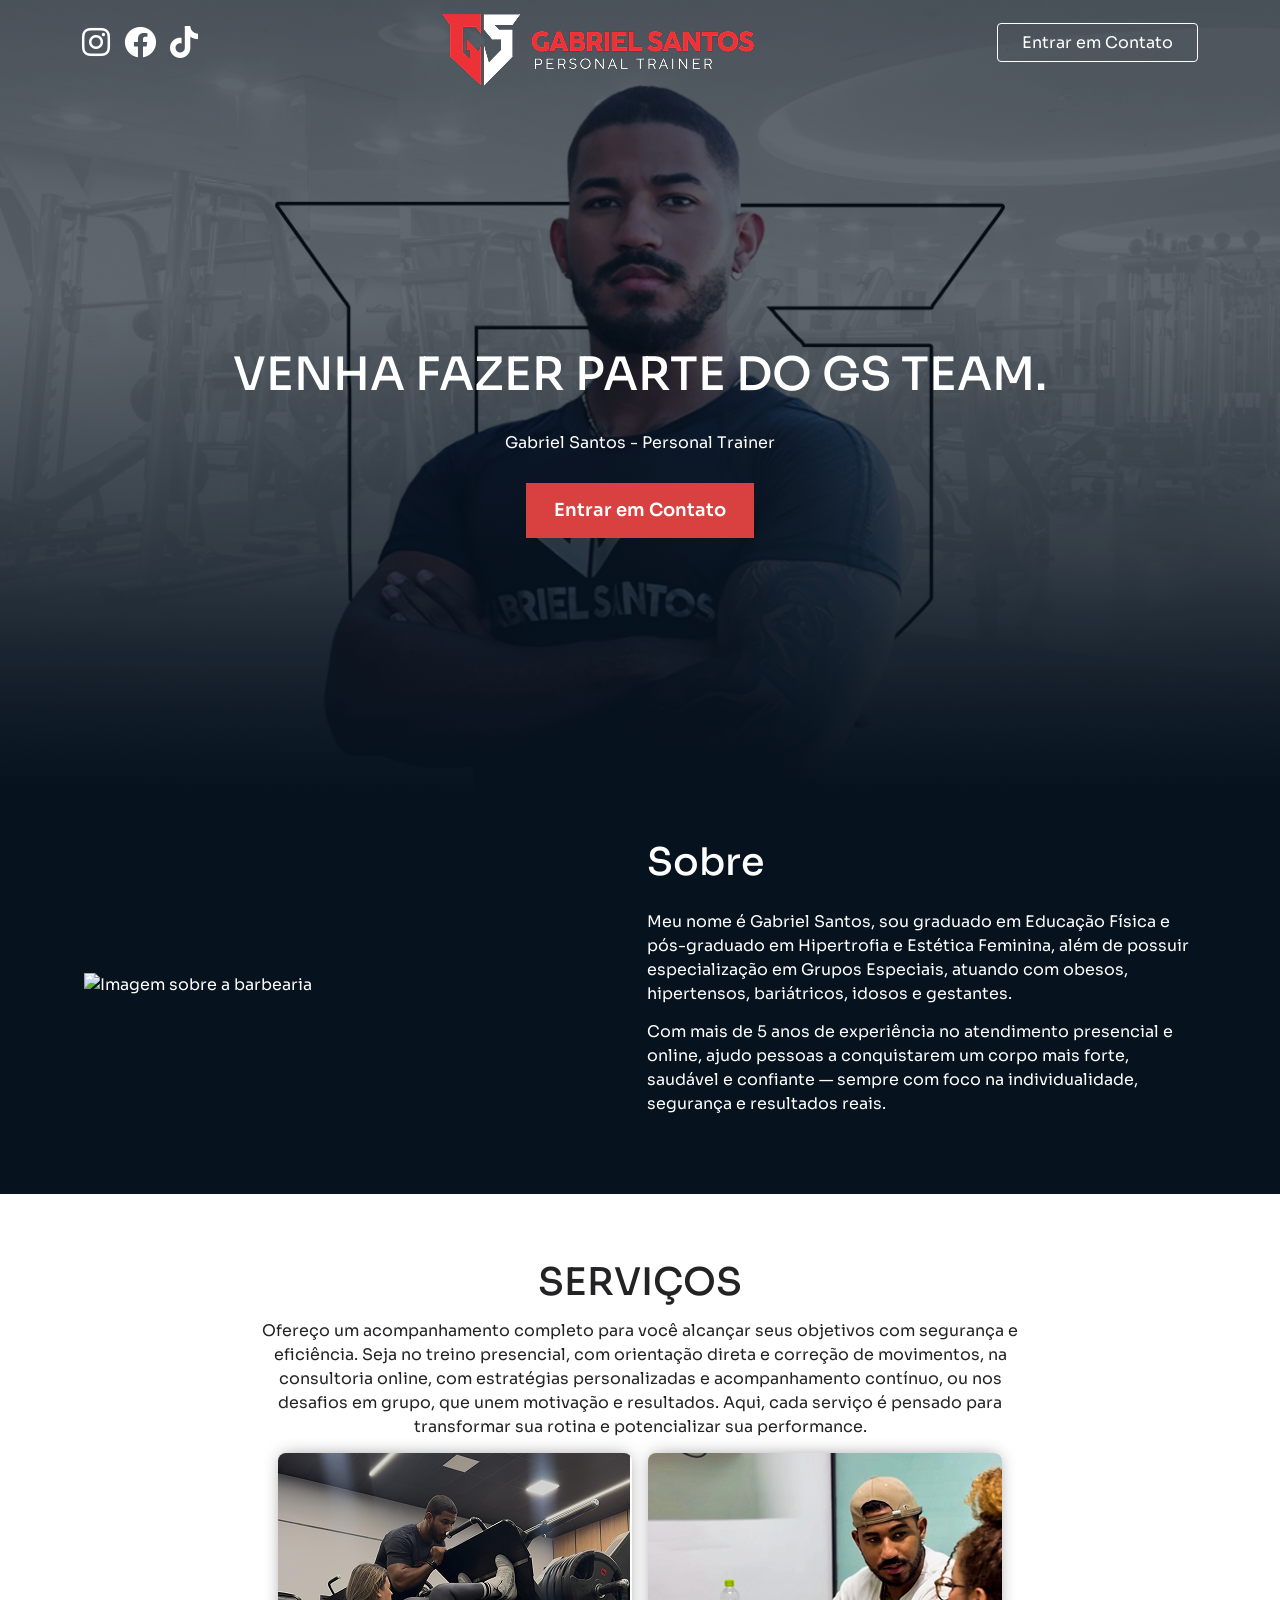
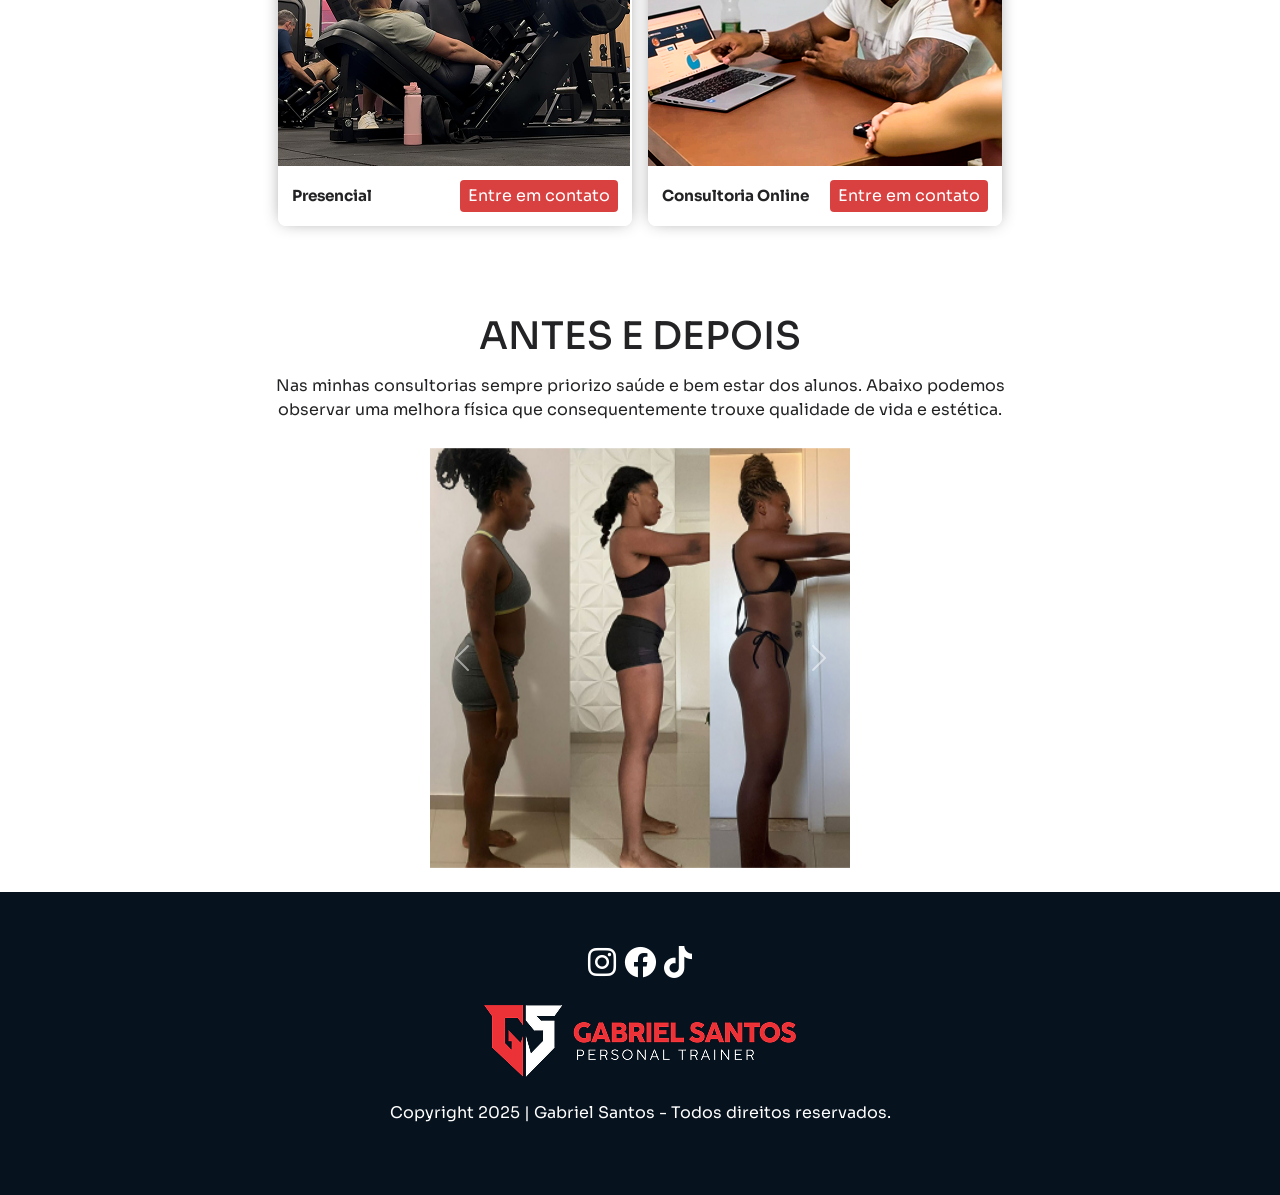
==== commit 1162d8f1: "fix: botão dos cards em baixo" ====
--- a/index.html
+++ b/index.html
@@ -123,7 +123,7 @@
         </div>
       </div>
 
-      <div class="haircut" data-aos="fade-up" data-aos-delay="250">
+      <!-- <div class="haircut" data-aos="fade-up" data-aos-delay="250">
         <img src="assets/gusta.png" alt="Atendimento Online" />
         <div class="haircut-info">
           <strong class="nome-servico">Desafio</strong>
@@ -132,7 +132,7 @@
               target="_blank" class="botao-link">Acesso o grupo</a>
           </button>
         </div>
-      </div>
+      </div> -->
 
     </section>
 
--- a/style.css
+++ b/style.css
@@ -284,6 +284,10 @@
 @media screen and (max-width: 768px) {
   .haircuts {
     flex-direction: column;
+  }
+  .haircut-info {
+    flex-direction: column;
+    gap: 8px;
   }
   .haircut img {
     max-width: 740px;
